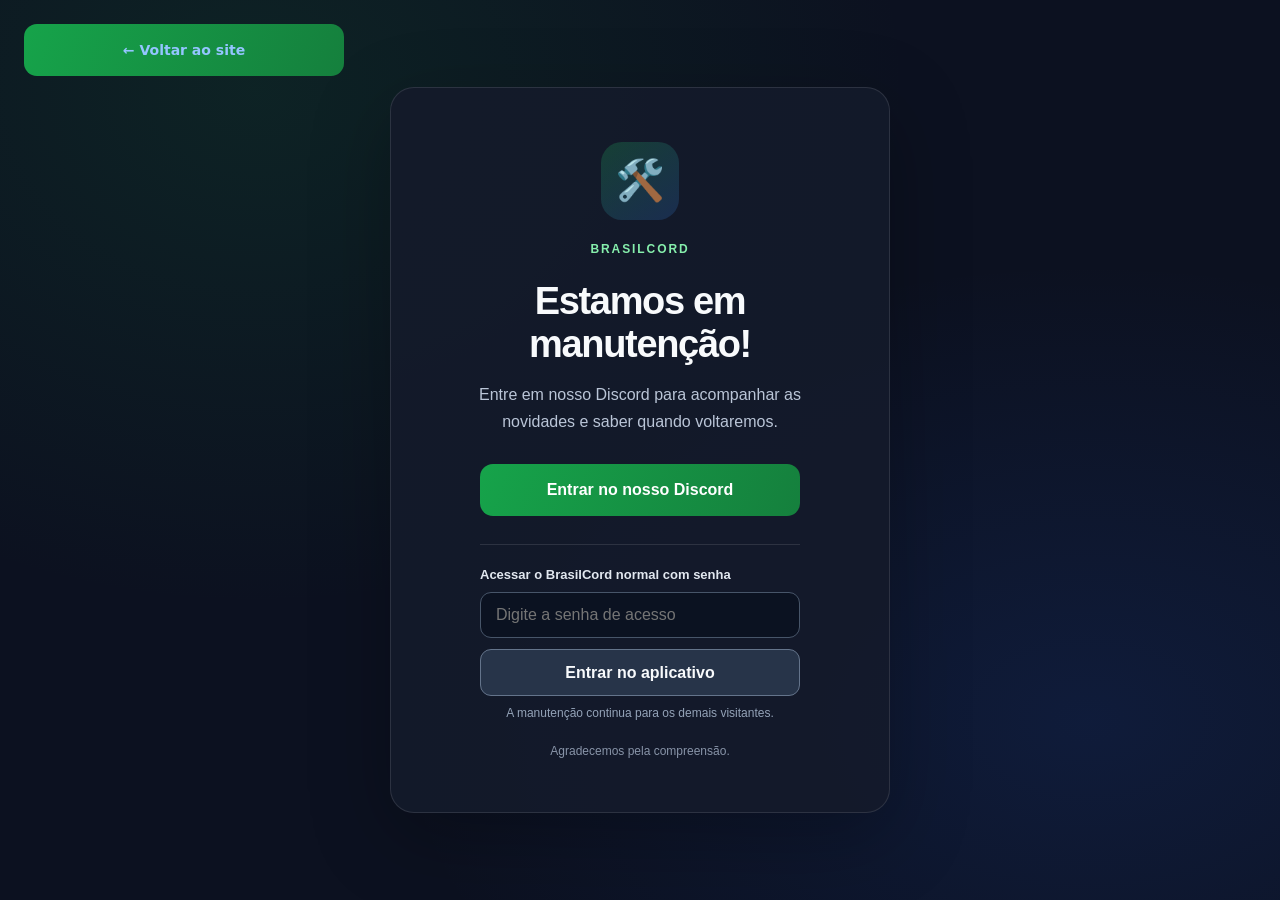
==== acesso.html @ 663a04ea "Preservar manutenção com senha na rota de acesso antecipado" ====
<!doctype html>
<html lang="pt-BR">
<head>
  <meta charset="UTF-8">
  <meta name="viewport" content="width=device-width, initial-scale=1, viewport-fit=cover">
  <meta name="theme-color" content="#0c1120">
  <meta http-equiv="Content-Security-Policy" content="default-src 'none'; style-src 'unsafe-inline'; img-src 'self' data:; base-uri 'none'; form-action 'none'; script-src 'self';">
  <title>BrasilCord — Acesso antecipado</title>
  <style>
    :root{color-scheme:dark;font-family:Inter,"Segoe UI",Arial,sans-serif}
    *{box-sizing:border-box}
    html,body{margin:0;min-height:100%;background:#0c1120;color:#f8fafc}
    body{min-height:100vh;min-height:100dvh;display:grid;place-items:center;padding:24px;background:radial-gradient(ellipse at 20% 10%,rgba(21,128,61,.16),transparent 45%),radial-gradient(ellipse at 85% 80%,rgba(37,99,235,.13),transparent 45%),#0c1120}
    main{width:min(100%,500px);text-align:center;padding:54px 36px;border:1px solid rgba(255,255,255,.11);border-radius:24px;background:rgba(20,27,43,.92);box-shadow:0 24px 80px rgba(0,0,0,.27)}
    .symbol{width:78px;height:78px;margin:0 auto 22px;display:grid;place-items:center;border-radius:21px;font-size:40px;background:linear-gradient(145deg,rgba(34,197,94,.22),rgba(59,130,246,.19))}
    .brand{margin:0 0 24px;letter-spacing:.16em;text-transform:uppercase;color:#86efac;font-size:12px;font-weight:800}
    h1{margin:0 0 16px;font-size:clamp(28px,5vw,38px);line-height:1.14;letter-spacing:-.035em}
    p{margin:0 auto 29px;max-width:365px;line-height:1.65;font-size:16px;color:#bac5d7}
    a{display:inline-flex;align-items:center;justify-content:center;min-height:52px;width:100%;max-width:320px;border-radius:13px;background:linear-gradient(110deg,#16a34a,#15803d);color:#fff;font-weight:750;text-decoration:none;transition:filter .2s,transform .2s}
    a:hover{filter:brightness(1.12);transform:translateY(-1px)}
    a:focus-visible{outline:3px solid #93c5fd;outline-offset:4px}
    .foot{display:block;margin-top:24px;font-size:12px;color:#8894a8}
    @media(max-width:420px){main{padding:44px 24px}}
    @media(prefers-reduced-motion:reduce){a{transition:none}}
  
    .unlock{margin:28px auto 0;max-width:320px;padding-top:22px;border-top:1px solid rgba(255,255,255,.11);text-align:left}
    .unlock label{display:block;margin-bottom:10px;color:#e2e8f0;font-size:13px;font-weight:650}
    .unlock input{width:100%;padding:13px 15px;background:#0b1221;color:#f8fafc;border:1px solid #475569;border-radius:11px;font:inherit;outline:0}
    .unlock input:focus{border-color:#86efac;box-shadow:0 0 0 3px rgba(34,197,94,.16)}
    .unlock button{display:block;width:100%;min-height:47px;margin-top:11px;border:1px solid #64748b;border-radius:11px;background:#273449;color:#f8fafc;font:inherit;font-weight:700;cursor:pointer}
    .unlock button:hover{background:#35455f}
    .unlock button:disabled{opacity:.6;cursor:wait}
    .unlock .feedback{min-height:20px;margin-top:8px;font-size:13px;color:#fca5a5;line-height:1.35}
    .unlock .feedback:empty{margin:0;min-height:0}
    .unlock .hint{display:block;margin-top:10px;color:#94a3b8;font-size:12px;text-align:center}

  </style>
</head>
<body>
  <a href="./" style="position:absolute;top:24px;left:24px;color:#94c5ff;text-decoration:none;font:600 14px system-ui,sans-serif;">← Voltar ao site</a>
  <main aria-labelledby="maintenance-title">
    <div class="symbol" aria-hidden="true">🛠️</div>
    <div class="brand">BrasilCord</div>
    <h1 id="maintenance-title">Estamos em manutenção!</h1>
    <p>Entre em nosso Discord para acompanhar as novidades e saber quando voltaremos.</p>
    <a href="https://discord.gg/KgJg3qnj3r" target="_blank" rel="noopener noreferrer">Entrar no nosso Discord</a>

    <form class="unlock" id="maintenance-access-form" autocomplete="off">
      <label for="maintenance-password">Acessar o BrasilCord normal com senha</label>
      <input id="maintenance-password" type="password" name="maintenance-password" placeholder="Digite a senha de acesso" autocomplete="off" required>
      <button type="submit" id="maintenance-open-app">Entrar no aplicativo</button>
      <div class="feedback" id="maintenance-feedback" role="alert" aria-live="polite"></div>
      <span class="hint">A manutenção continua para os demais visitantes.</span>
    </form>
    <small class="foot">Agradecemos pela compreensão.</small>
  </main>
  <script src="maintenance.js"></script>
</body>
</html>
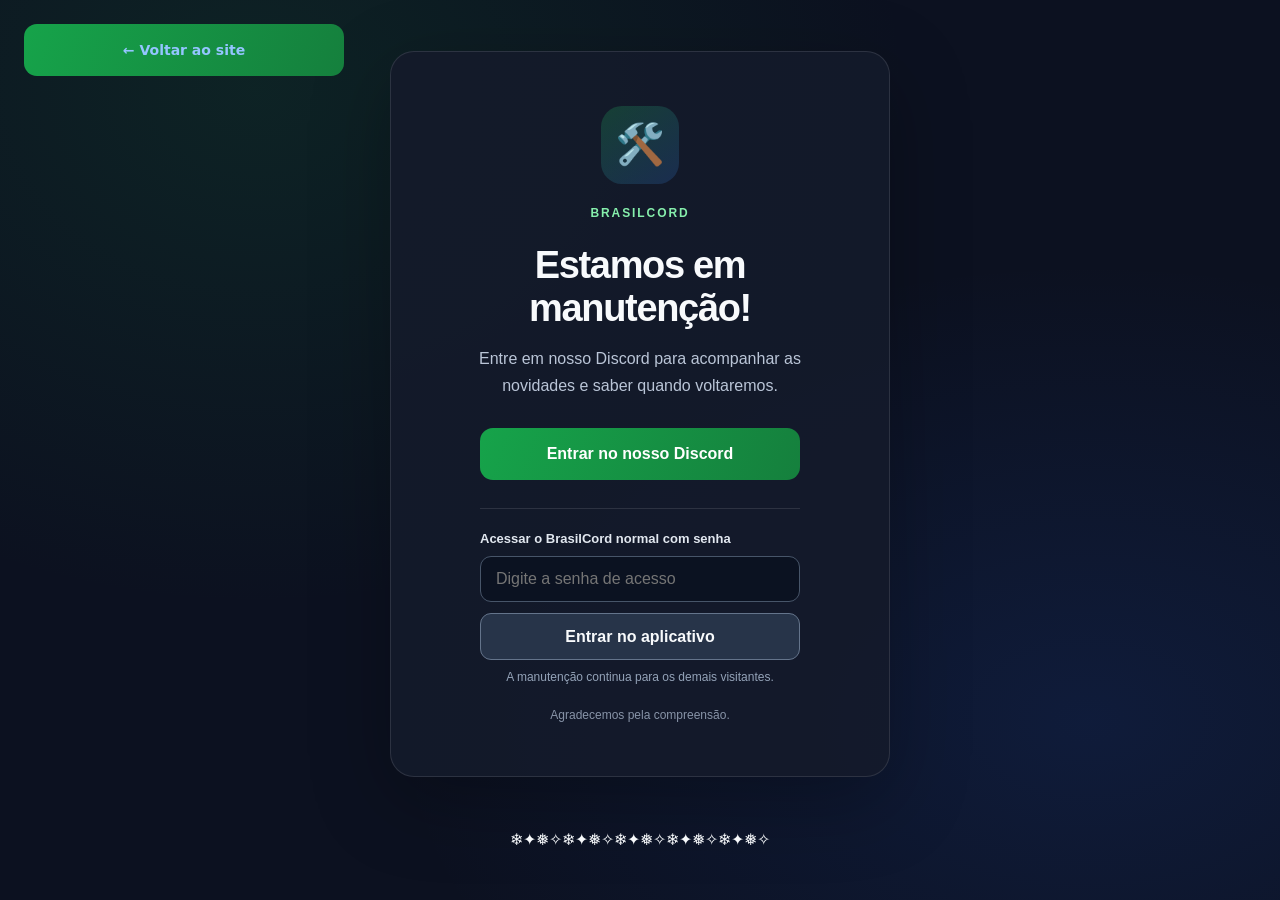
==== commit 1931d82e: "Enable Christmas theme on public page" ====
--- a/acesso.html
+++ b/acesso.html
@@ -35,6 +35,8 @@
     .unlock .hint{display:block;margin-top:10px;color:#94a3b8;font-size:12px;text-align:center}
 
   </style>
+  <link rel="stylesheet" href="holiday-site.css">
+  <script src="holiday-site.js" defer></script>
 </head>
 <body>
   <a href="./" style="position:absolute;top:24px;left:24px;color:#94c5ff;text-decoration:none;font:600 14px system-ui,sans-serif;">← Voltar ao site</a>
--- a/holiday-site.css
+++ b/holiday-site.css
@@ -0,0 +1,224 @@
+/* Tema natalino público do BrasilCord. Ativa/desativa sem alterar o layout base. */
+body.holiday-site.christmas-on {
+  --holiday-red: #c8495a;
+  --holiday-red-deep: #762a38;
+  --holiday-pine: #103e31;
+  --holiday-pine-deep: #09271f;
+  --holiday-gold: #e4c76a;
+  --holiday-snow: #f7fbff;
+  background:
+    radial-gradient(circle at 8% 0%, rgba(201,73,90,.12), transparent 23rem),
+    radial-gradient(circle at 92% 16%, rgba(45,141,98,.13), transparent 28rem),
+    var(--bg, #071321) !important;
+}
+body.holiday-site.christmas-on .site-header {
+  position: relative;
+  background: linear-gradient(108deg, rgba(8,40,32,.98), rgba(23,42,39,.98) 55%, rgba(62,29,37,.98)) !important;
+  border-bottom-color: rgba(228,199,106,.38) !important;
+  box-shadow: 0 8px 26px rgba(0,0,0,.2);
+}
+body.holiday-site.christmas-on .site-header::after {
+  content: "✦  ✧  ✦  ✧  ✦  ✧  ✦";
+  position: absolute;
+  left: 4%;
+  right: 4%;
+  bottom: -6px;
+  height: 10px;
+  overflow: hidden;
+  color: var(--holiday-red);
+  font-size: 8px;
+  letter-spacing: 27px;
+  line-height: 10px;
+  opacity: .8;
+  pointer-events: none;
+  white-space: nowrap;
+}
+body.holiday-site.christmas-on .brand strong,
+body.holiday-site.christmas-on .nav-links a {
+  color: #fff4db !important;
+}
+body.holiday-site.christmas-on .brand img {
+  filter: drop-shadow(0 0 8px rgba(228,199,106,.28));
+}
+body.holiday-site.christmas-on .hero,
+body.holiday-site.christmas-on .product-showcase,
+body.holiday-site.christmas-on .features-section,
+body.holiday-site.christmas-on .safety-section,
+body.holiday-site.christmas-on .how-section {
+  position: relative;
+}
+body.holiday-site.christmas-on .hero::before,
+body.holiday-site.christmas-on .product-showcase::before,
+body.holiday-site.christmas-on .features-section::before,
+body.holiday-site.christmas-on .safety-section::before,
+body.holiday-site.christmas-on .how-section::before {
+  content: "❄";
+  position: absolute;
+  z-index: 0;
+  color: rgba(247,251,255,.34);
+  font-size: 26px;
+  pointer-events: none;
+}
+body.holiday-site.christmas-on .hero::before { top: 9%; right: 4%; }
+body.holiday-site.christmas-on .product-showcase::before { top: 20%; left: 4%; }
+body.holiday-site.christmas-on .features-section::before { top: 7%; right: 7%; }
+body.holiday-site.christmas-on .safety-section::before { top: 34%; left: 9%; }
+body.holiday-site.christmas-on .how-section::before { top: 14%; right: 8%; }
+body.holiday-site.christmas-on .hero-content,
+body.holiday-site.christmas-on .showcase-grid,
+body.holiday-site.christmas-on .section-head,
+body.holiday-site.christmas-on .feature-grid,
+body.holiday-site.christmas-on .safety-grid,
+body.holiday-site.christmas-on .how-heading,
+body.holiday-site.christmas-on .steps,
+body.holiday-site.christmas-on .join-strip {
+  position: relative;
+  z-index: 1;
+}
+body.holiday-site.christmas-on .eyebrow {
+  color: #a8e4be !important;
+}
+body.holiday-site.christmas-on .bc-gradient-text {
+  background-image: linear-gradient(115deg, #f0d47b, #d85d6d 48%, #79d9ad) !important;
+}
+body.holiday-site.christmas-on .flag-card {
+  border-color: rgba(228,199,106,.54) !important;
+  box-shadow: 0 24px 80px rgba(17,77,55,.24), 0 0 0 7px rgba(200,73,90,.1) !important;
+}
+body.holiday-site.christmas-on .btn-blue,
+body.holiday-site.christmas-on .btn-dark {
+  border-color: rgba(255,255,255,.18) !important;
+  background: linear-gradient(135deg, #c8495a, #963244) !important;
+  box-shadow: 0 10px 22px rgba(138,39,55,.25);
+  color: #fff8ef !important;
+}
+body.holiday-site.christmas-on .btn-blue:hover,
+body.holiday-site.christmas-on .btn-dark:hover {
+  background: linear-gradient(135deg, #dd6371, #af3c4f) !important;
+}
+body.holiday-site.christmas-on .btn-outline,
+body.holiday-site.christmas-on .btn-subtle {
+  border-color: rgba(228,199,106,.62) !important;
+  background: rgba(20,67,50,.24) !important;
+  color: #f6d985 !important;
+}
+body.holiday-site.christmas-on .btn-outline:hover,
+body.holiday-site.christmas-on .btn-subtle:hover {
+  background: rgba(228,199,106,.14) !important;
+  color: #fff5d7 !important;
+}
+body.holiday-site.christmas-on .feature-card,
+body.holiday-site.christmas-on .app-preview,
+body.holiday-site.christmas-on .join-strip {
+  border-color: rgba(107,143,117,.55) !important;
+  background:
+    linear-gradient(145deg, rgba(20,62,49,.9), rgba(33,37,48,.92)) !important;
+  box-shadow: 0 18px 45px rgba(0,0,0,.16);
+}
+body.holiday-site.christmas-on .feature-card:hover {
+  border-color: rgba(228,199,106,.72) !important;
+  transform: translateY(-4px);
+}
+body.holiday-site.christmas-on .point-check,
+body.holiday-site.christmas-on .availability-dot {
+  background: var(--holiday-red) !important;
+  box-shadow: 0 0 0 5px rgba(200,73,90,.14), 0 0 13px rgba(200,73,90,.42);
+}
+body.holiday-site.christmas-on .join-strip {
+  background:
+    radial-gradient(circle at 90% 10%, rgba(200,73,90,.25), transparent 25%),
+    linear-gradient(110deg, #123e31, #302b32) !important;
+}
+body.holiday-site.christmas-on .site-footer {
+  background: linear-gradient(135deg, #09271f, #1e2028 70%, #351f28) !important;
+  border-top-color: rgba(228,199,106,.34) !important;
+}
+.holiday-theme-toggle {
+  display: inline-flex;
+  align-items: center;
+  gap: 6px;
+  min-height: 34px;
+  padding: 0 11px;
+  border: 1px solid #527064;
+  border-radius: 999px;
+  background: #15352b;
+  color: #e8d27f;
+  cursor: pointer;
+  font: inherit;
+  font-size: 11px;
+  font-weight: 800;
+  white-space: nowrap;
+  transition: background .16s ease, border-color .16s ease, transform .16s ease;
+}
+.holiday-theme-toggle:hover {
+  border-color: #d8bd67;
+  background: #304b3b;
+  transform: translateY(-1px);
+}
+.holiday-theme-toggle:focus-visible {
+  outline: 2px solid #e4c76a;
+  outline-offset: 2px;
+}
+body:not(.christmas-on) .holiday-theme-toggle {
+  background: #26313a;
+  border-color: #566574;
+  color: #c9d5dc;
+}
+.holiday-lights {
+  position: absolute;
+  z-index: 2;
+  top: 0;
+  left: 20%;
+  right: 20%;
+  display: flex;
+  justify-content: space-around;
+  pointer-events: none;
+}
+.holiday-light {
+  width: 7px;
+  height: 10px;
+  border-radius: 50%;
+  background: #e4c76a;
+  box-shadow: 0 0 8px currentColor;
+  color: #e4c76a;
+  animation: holiday-blink 2.8s ease-in-out infinite;
+}
+.holiday-light:nth-child(2n) { background:#d65366; color:#d65366; animation-delay:.55s; }
+.holiday-light:nth-child(3n) { background:#6bd0a0; color:#6bd0a0; animation-delay:1.1s; }
+.holiday-light:nth-child(4n) { background:#fff; color:#fff; animation-delay:1.7s; }
+@keyframes holiday-blink {
+  0%,100% { opacity:.42; transform:scale(.8); }
+  50% { opacity:1; transform:scale(1); }
+}
+.holiday-snow {
+  position: fixed;
+  z-index: 8;
+  inset: 0;
+  overflow: hidden;
+  pointer-events: none;
+}
+.holiday-snowflake {
+  position: absolute;
+  top: -20px;
+  color: rgba(247,251,255,.65);
+  font-size: var(--holiday-flake-size);
+  opacity: var(--holiday-flake-opacity);
+  animation: holiday-fall var(--holiday-flake-duration) linear var(--holiday-flake-delay) infinite;
+  text-shadow: 0 0 7px rgba(255,255,255,.3);
+}
+@keyframes holiday-fall {
+  0% { transform:translate3d(0,-20px,0) rotate(0deg); }
+  50% { transform:translate3d(var(--holiday-flake-drift),52vh,0) rotate(160deg); }
+  100% { transform:translate3d(calc(var(--holiday-flake-drift) * -1),110vh,0) rotate(320deg); }
+}
+@media (prefers-reduced-motion: reduce) {
+  .holiday-light,.holiday-snowflake { animation:none !important; }
+}
+@media (max-width:860px) {
+  .holiday-theme-toggle { padding:0 8px; font-size:10px; }
+  .holiday-lights { left:5%; right:5%; }
+}
+@media (max-width:560px) {
+  .holiday-theme-toggle { min-width:34px; width:34px; overflow:hidden; padding:0; justify-content:center; font-size:16px; }
+  .holiday-theme-toggle .holiday-toggle-label { display:none; }
+}
